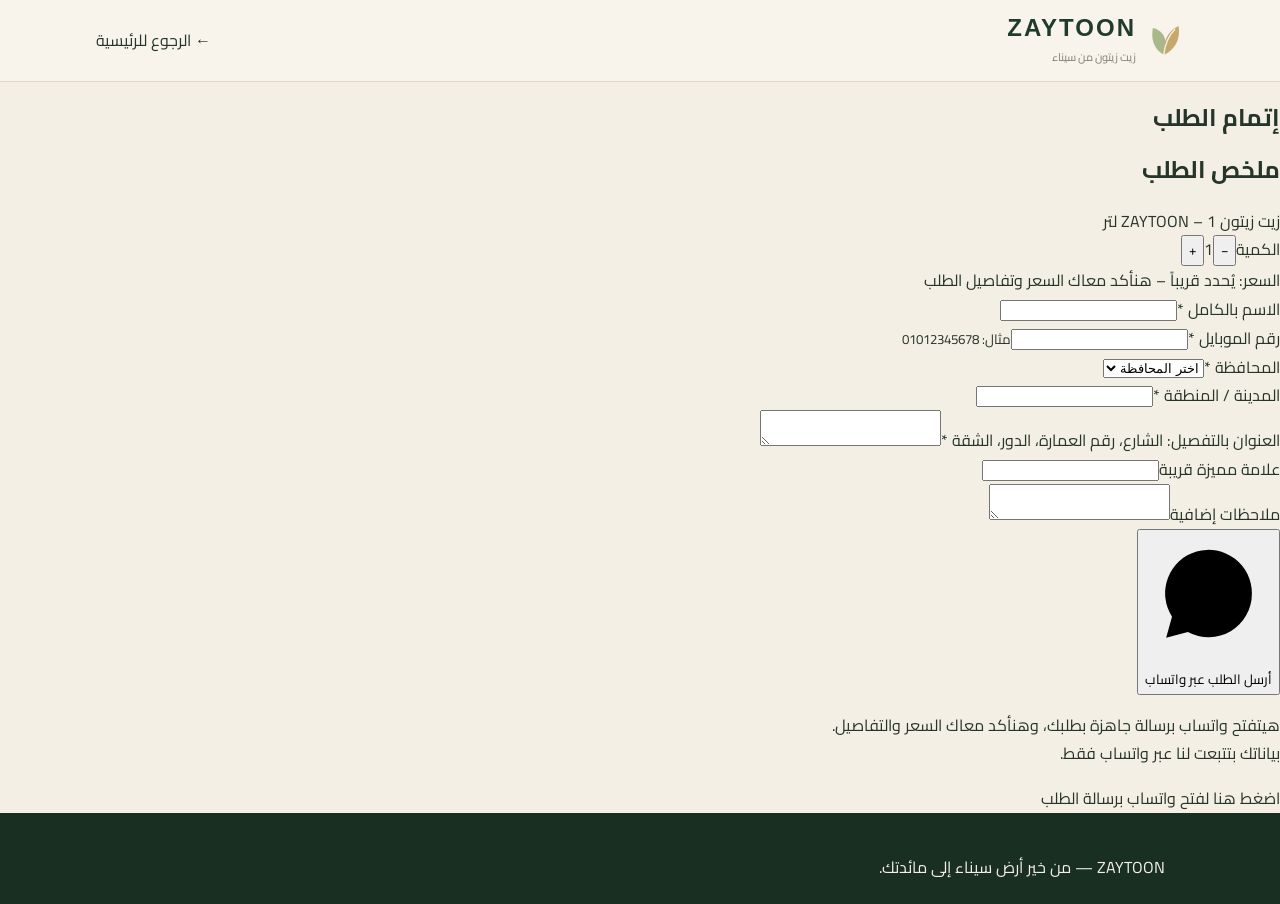
==== order.html @ 1eafd8e4 "Add order page and form script" ====
<!doctype html>
<html lang="ar" dir="rtl">
<head>
<meta charset="utf-8"><meta name="viewport" content="width=device-width,initial-scale=1">
<meta name="theme-color" content="#203b2c">
<title>إتمام الطلب | ZAYTOON</title>
<meta name="description" content="أرسل طلب زيت زيتون ZAYTOON عبر واتساب.">
<link rel="preconnect" href="https://fonts.googleapis.com"><link rel="preconnect" href="https://fonts.gstatic.com" crossorigin>
<link href="https://fonts.googleapis.com/css2?family=Cairo:wght@400;500;600;700;800&display=swap" rel="stylesheet">
<link rel="icon" type="image/svg+xml" href="favicon.svg"><link rel="stylesheet" href="style.css">
</head>
<body class="order-page">
<header class="header order-header">
<a class="logo" href="index.html" aria-label="ZAYTOON"><svg viewBox="0 0 44 44" aria-hidden="true"><path d="M21 38C8 31 7 17 9 8c12 3 18 14 12 30Z" fill="#a9b88a"/><path d="M22 38C19 21 29 9 38 6c2 15-4 26-16 32Z" fill="#c5a86c"/><path d="M21 39Q23 20 34 9" stroke="#f4f0e6" stroke-width="1.6" fill="none"/></svg><span>ZAYTOON<small>زيت زيتون من سيناء</small></span></a>
<a class="order-back" href="index.html">← الرجوع للرئيسية</a></header>
<main class="order-wrap">
<section class="order-card">
<h1>إتمام الطلب</h1>
<div class="order-summary">
<h2>ملخص الطلب</h2><div class="order-product">زيت زيتون ZAYTOON – 1 لتر</div>
<div class="qty-row"><span>الكمية</span><button type="button" id="minus" aria-label="تقليل الكمية">−</button><output id="qty" aria-live="polite">1</output><button type="button" id="plus" aria-label="زيادة الكمية">+</button></div>
<div class="order-price">السعر: يُحدد قريباً – هنأكد معاك السعر وتفاصيل الطلب</div>
</div>
<form class="order-form" id="orderForm" novalidate>
<div class="field"><label for="name">الاسم بالكامل <span aria-hidden="true">*</span></label><input id="name" name="name" autocomplete="name" required><small class="field-error" id="nameError"></small></div>
<div class="field"><label for="phone">رقم الموبايل <span aria-hidden="true">*</span></label><input id="phone" name="phone" type="tel" inputmode="numeric" dir="ltr" pattern="^01[0125][0-9]{8}$" autocomplete="tel" required><small class="field-hint">مثال: 01012345678</small><small class="field-error" id="phoneError"></small></div>
<div class="field"><label for="governorate">المحافظة <span aria-hidden="true">*</span></label><select id="governorate" name="governorate" required><option value="">اختر المحافظة</option><option value="القاهرة">القاهرة</option><option value="الجيزة">الجيزة</option><option value="الإسكندرية">الإسكندرية</option><option value="الدقهلية">الدقهلية</option><option value="البحر الأحمر">البحر الأحمر</option><option value="البحيرة">البحيرة</option><option value="الفيوم">الفيوم</option><option value="الغربية">الغربية</option><option value="الإسماعيلية">الإسماعيلية</option><option value="المنوفية">المنوفية</option><option value="المنيا">المنيا</option><option value="القليوبية">القليوبية</option><option value="الوادي الجديد">الوادي الجديد</option><option value="السويس">السويس</option><option value="أسوان">أسوان</option><option value="أسيوط">أسيوط</option><option value="بني سويف">بني سويف</option><option value="بورسعيد">بورسعيد</option><option value="دمياط">دمياط</option><option value="الشرقية">الشرقية</option><option value="جنوب سيناء">جنوب سيناء</option><option value="كفر الشيخ">كفر الشيخ</option><option value="مطروح">مطروح</option><option value="الأقصر">الأقصر</option><option value="قنا">قنا</option><option value="شمال سيناء">شمال سيناء</option><option value="سوهاج">سوهاج</option></select><small class="field-error" id="governorateError"></small></div>
<div class="field"><label for="city">المدينة / المنطقة <span aria-hidden="true">*</span></label><input id="city" name="city" autocomplete="address-level2" required><small class="field-error" id="cityError"></small></div>
<div class="field"><label for="address">العنوان بالتفصيل: الشارع، رقم العمارة، الدور، الشقة <span aria-hidden="true">*</span></label><textarea id="address" name="address" autocomplete="street-address" required></textarea><small class="field-error" id="addressError"></small></div>
<div class="field"><label for="landmark">علامة مميزة قريبة</label><input id="landmark" name="landmark"></div>
<div class="field"><label for="notes">ملاحظات إضافية</label><textarea id="notes" name="notes"></textarea></div>
<button class="order-submit" type="submit"><svg viewBox="0 0 24 24" aria-hidden="true"><path d="M20.2 11.7a8.2 8.2 0 0 1-12.1 7.2L4 20l1.1-4a8.2 8.2 0 1 1 15.1-4.3Z"/><path d="M9 8.4c.2-.4.4-.4.7-.4h.5c.2 0 .3.1.4.4l.7 1.6c.1.2.1.4-.1.6l-.5.6c-.2.2-.2.3 0 .6.5.8 1.2 1.4 2 1.8"/></svg>أرسل الطلب عبر واتساب</button>
<p class="order-note">هيتفتح واتساب برسالة جاهزة بطلبك، وهنأكد معاك السعر والتفاصيل.<br>بياناتك بتتبعت لنا عبر واتساب فقط.</p>
<a id="fallbackLink" class="order-fallback" href="#" target="_self">اضغط هنا لفتح واتساب برسالة الطلب</a>
</form>
</section>
</main>
<footer class="order-footer">ZAYTOON — من خير أرض سيناء إلى مائدتك.</footer>
<script src="order.js"></script>
</body></html>
---- style.css ----
*{box-sizing:border-box}html{scroll-behavior:smooth;scroll-padding-top:90px}body{margin:0;background:#fbfaf6;color:#26352a;font-family:"Cairo",sans-serif;line-height:1.8;overflow-x:hidden}a{text-decoration:none;color:inherit}.topline{height:32px;background:#203b2c;color:#f4f0e6;text-align:center;font-size:10px;display:flex;justify-content:center;align-items:center;gap:12px}.topline span{color:#c8ae75}.header{height:82px;padding:0 7.5%;display:flex;align-items:center;justify-content:space-between;background:rgba(251,250,246,.96);position:sticky;top:0;z-index:10;border-bottom:1px solid #eae6dc;backdrop-filter:blur(12px)}.logo{display:flex;align-items:center;gap:9px;font:700 24px "DM Sans",sans-serif;letter-spacing:2px;color:#203b2c}.logo svg{width:39px}.logo small,.footer-logo small{display:block;font:500 9px "Cairo";letter-spacing:0;color:#858779;margin-top:5px}.header nav{display:flex;gap:30px;font-size:12px;color:#586354}.header nav a:hover{color:#a58a53}.nav-cta{background:#203b2c;color:#fff;padding:11px 21px;font-size:11px;border-radius:2px}.nav-cta b{padding-right:12px;color:#d2bd8a}.hamb{display:none}
.hero{position:relative;min-height:650px;background:#f0eee4;padding:65px 9% 75px;display:grid;grid-template-columns:.95fr 1.05fr;gap:7%;align-items:center;overflow:hidden}.hero-bgword{position:absolute;bottom:-60px;inset-inline-start:2%;font:700 180px "DM Sans";letter-spacing:-10px;color:rgba(32,59,44,.035);pointer-events:none}.hero-copy{position:relative;z-index:2}.eyebrow{font-size:10px;letter-spacing:1.7px;color:#a18854;font-weight:700;margin:0 0 15px}.eyebrow i{display:inline-block;width:23px;height:1px;background:#a18854;vertical-align:middle;margin-left:8px}.hero h1{font-size:clamp(43px,5vw,68px);font-weight:800;line-height:1.35;letter-spacing:0;color:#203b2c;margin:0}.hero h1 em,h2 em,h3 em{font-style:normal;color:#a58a53}.lead{max-width:440px;color:#73786d;font-size:13px;line-height:2.3;margin:20px 0 28px}.actions{display:flex;align-items:center;gap:25px}.button{display:inline-flex;justify-content:center;align-items:center;gap:25px;padding:14px 23px;font-size:11px;font-weight:700;transition:.2s;border-radius:2px}.primary{background:#203b2c;color:white}.primary:hover{background:#38563e;transform:translateY(-2px)}.underlink{font-size:11px;border-bottom:1px solid #c8b789;padding-bottom:6px}.underlink span{padding-right:8px}.hero-proof{display:flex;align-items:center;gap:12px;margin-top:48px}.leaf{width:38px;height:38px;border:1px solid #c8b789;border-radius:50%;display:grid;place-items:center;color:#a58a53}.hero-proof b,.hero-proof small{display:block}.hero-proof b{font-size:11px}.hero-proof small{font-size:9px;color:#818477}.hero-visual{height:480px;position:relative;background:#c9c8b7;overflow:hidden;box-shadow:0 22px 60px #293b2b18}.hero-visual img{width:100%;height:100%;object-fit:cover;object-position:center;filter:saturate(.75)}.visual-shade{position:absolute;inset:0;background:linear-gradient(0deg,rgba(24,44,29,.48),transparent 45%),linear-gradient(90deg,rgba(26,40,26,.08),transparent)}.round-seal{position:absolute;top:25px;inset-inline-start:25px;width:91px;height:91px;border:1px solid #f7f2e4;border-radius:50%;display:flex;flex-direction:column;align-items:center;justify-content:center;color:#fff;font-size:10px}.round-seal small{font-size:9px}.round-seal b{font-size:14px;color:#d9c58f}.visual-caption{position:absolute;bottom:18px;inset-inline:22px;display:flex;justify-content:space-between;color:#fff;font:9px "DM Sans";letter-spacing:1.4px}.hero-foot{position:absolute;bottom:22px;inset-inline:9%;display:flex;align-items:center;gap:13px;color:#828577;font-size:9px}.hero-foot i{height:1px;width:40px;background:#a58a53}.hero-foot .scroll{margin-right:auto}
.manifesto{text-align:center;padding:95px 7% 100px}.center{text-align:center}.manifesto h2,.section-head h2,.coming h2,.uses h2,.story h2,.contact h2{font-size:clamp(30px,4vw,46px);line-height:1.35;margin:0;color:#203b2c;font-weight:800}.manifesto>p:last-child{max-width:510px;margin:16px auto 0;color:#7b7e72;font-size:12px}.section{padding:95px 9%}.product-section{background:#eeece2}.section-head{display:flex;align-items:end;justify-content:space-between;margin-bottom:35px}.section-head h2{font-size:39px}.en-index,.coming-head span{font:10px "DM Sans";letter-spacing:1.8px;color:#9a988b}.product{display:grid;grid-template-columns:1.05fr .95fr;background:#fbfaf6}.product-image{height:470px;position:relative;background:#d3d1c4;overflow:hidden}.product-image img{width:100%;height:100%;object-fit:cover;filter:saturate(.75)}.image-kicker{position:absolute;top:22px;inset-inline-start:23px;color:#fff;font:10px "DM Sans";letter-spacing:2px}.liter{position:absolute;bottom:22px;inset-inline-end:22px;width:75px;height:75px;border:1px solid #fff;border-radius:50%;display:flex;flex-direction:column;align-items:center;justify-content:center;color:white;font:26px "DM Sans"}.liter small{font:10px "Cairo"}.product-copy{padding:48px 9%;align-self:center}.product-copy h3{font-size:37px;line-height:1.35;margin:0 0 10px;color:#203b2c}.product-copy>p:not(.eyebrow){font-size:12px;color:#7b7e72;line-height:2.3;margin-bottom:25px}.detail,.price{display:flex;justify-content:space-between;border-bottom:1px solid #e8e4d9;padding:10px 0;font-size:11px}.detail span,.price span{color:#8b8d80}.price{border:0;align-items:center;margin:10px 0 18px}.price strong{font-size:18px;color:#a58a53}.wide{width:100%}.hint{display:block;text-align:center;font-size:9px;color:#98988c;margin-top:10px}
.features{background:#203b2c;color:#f5f1e7}.inverse h2{color:#f5f1e7}.inverse h2 em{color:#d2bd8a}.inverse .eyebrow{color:#d2bd8a}.feature-intro{font-size:11px;color:#c1c9b9;max-width:250px}.feature-grid{display:grid;grid-template-columns:repeat(3,1fr);gap:32px;margin-top:60px}.feature-grid article{border-top:1px solid #ffffff50;padding-top:16px}.feature-grid article>span{font:10px "DM Sans";color:#d2bd8a}.feature-icon{display:block;width:28px;height:28px;color:#d2bd8a;margin:17px 0}.feature-icon svg,.soon-grid svg,.hamb svg{width:100%;height:100%;fill:none;stroke:currentColor;stroke-width:1.7;stroke-linecap:round;stroke-linejoin:round}.feature-grid h3{font-size:16px;font-weight:600}.feature-grid p{font-size:11px;line-height:2.2;color:#c1c9b9;max-width:280px}.disclaimer{font-size:9px;color:#aeb9a8;margin-top:30px}
.story{display:grid;grid-template-columns:1fr 1fr;gap:9%;align-items:center}.story-photo{height:430px;position:relative;background:#d8d4c5}.story-photo img{width:100%;height:100%;object-fit:cover;filter:saturate(.8)}.story-photo span{position:absolute;bottom:18px;inset-inline-start:18px;background:#203b2c;color:white;padding:8px 13px;font:9px "DM Sans";letter-spacing:1.5px}.story-copy>p:not(.eyebrow){font-size:12px;line-height:2.4;color:#777c70;margin:18px 0 27px}.coming{background:#f0eee4;text-align:center}.coming-head{display:flex;justify-content:space-between}.coming h2{margin:8px 0}.coming>p{font-size:11px;color:#777c70;margin:12px 0 35px}.soon-grid{display:grid;grid-template-columns:repeat(3,1fr);gap:15px}.soon-grid article{background:#e5e2d5;min-height:150px;display:flex;flex-direction:column;align-items:center;justify-content:center;gap:8px}.soon-grid i{font-style:normal;width:28px;height:28px;color:#78845b}.soon-grid b{font-size:12px}.soon-grid small{font:9px "DM Sans";letter-spacing:1.5px;color:#a18854}.uses{text-align:center}.uses h2{font-size:36px}.uses-grid{display:grid;grid-template-columns:repeat(3,1fr);gap:15px;margin-top:35px}.uses-grid div{border:1px solid #e7e3d8;padding:24px;display:flex;flex-direction:column;gap:10px}.uses-grid small{font:10px "DM Sans";color:#a18854}.uses-grid b{font-size:12px;font-weight:600}
.contact{background:#203b2c;color:#f5f1e7;display:grid;grid-template-columns:1fr 1fr;gap:10%;align-items:center}.contact h2{color:#f5f1e7}.contact h2 em{color:#d2bd8a}.contact .eyebrow{color:#d2bd8a}.contact>div:first-child>p:last-child{font-size:11px;color:#c1c9b9}.contact-card{border:1px solid #ffffff50;padding:32px;display:flex;flex-direction:column;align-items:flex-start;gap:16px}.contact-card small{font:9px "DM Sans";letter-spacing:2px;color:#d2bd8a}.contact-card strong{font:30px "DM Sans";letter-spacing:1px}.light-button{background:#f4f0e6;color:#203b2c}.contact-card>span{font-size:9px;color:#c1c9b9}
footer{background:#192f22;color:#f4f0e6;padding:40px 9% 22px;display:grid;grid-template-columns:1fr 1fr 1fr;align-items:center;gap:15px}.footer-logo{font:700 23px "DM Sans";letter-spacing:2px}.footer-logo small{color:#bfc6b5}footer>p{text-align:center;font-size:11px;color:#c1c9b9}footer>div{display:flex;justify-content:flex-end;gap:20px;font-size:10px}footer .copy{grid-column:1/-1;text-align:center;border-top:1px solid #ffffff20;padding-top:18px;color:#9ba897;font-size:9px;margin-top:18px}.whatsapp-float{position:fixed;bottom:20px;inset-inline-end:20px;width:56px;height:56px;min-height:56px;border-radius:50%;background:#25D366;color:white;display:grid;place-items:center;z-index:9;box-shadow:0 7px 25px #0003}.whatsapp-float svg{width:29px;height:29px;fill:none;stroke:currentColor;stroke-width:1.7;stroke-linecap:round;stroke-linejoin:round}.ltr-isolate{direction:ltr;unicode-bidi:isolate}
@media(max-width:800px){.header{height:70px;padding:0 5%}.hamb{display:block;border:0;background:none;color:#203b2c;font-size:23px;order:3}.header nav{display:none;position:absolute;top:70px;inset-inline:0;background:#fbfaf6;padding:18px 7%;flex-direction:column;gap:14px;border-bottom:1px solid #e8e4d9}.header nav.open{display:flex}.nav-cta{margin-inline-start:auto;margin-inline-end:14px;padding:9px 13px}.logo{font-size:20px}.logo svg{width:32px}.hero{grid-template-columns:1fr;padding:42px 7% 72px;gap:30px}.hero-visual{height:370px;grid-row:1}.hero h1{font-size:48px}.hero-copy{grid-row:2}.hero-bgword{font-size:100px}.section{padding:70px 7%}.product{grid-template-columns:1fr}.product-image{height:360px}.product-copy{padding:38px 8%}.story{grid-template-columns:1fr;gap:30px}.story-photo{height:330px}.contact{grid-template-columns:1fr;gap:30px}.feature-intro{max-width:190px}footer{padding:35px 7%;grid-template-columns:1fr 1fr}footer>p{display:none}footer>div{grid-column:2;grid-row:1}}
@media(max-width:480px){.topline{font-size:9px}.hero{padding-top:28px}.hero-visual{height:310px}.hero h1{font-size:41px;letter-spacing:-1px}.lead{font-size:12px}.actions{gap:15px}.button{padding:13px 16px;font-size:10px}.section{padding:60px 6%}.manifesto h2,.coming h2{font-size:30px}.section-head h2{font-size:31px}.en-index{font-size:8px}.product-image{height:300px}.product-copy h3{font-size:32px}.feature-grid{grid-template-columns:1fr;gap:20px;margin-top:38px}.feature-grid article{display:grid;grid-template-columns:30px 35px 1fr;align-items:center;column-gap:10px}.feature-grid article>span{grid-row:1/3}.feature-icon{margin:8px 0}.feature-grid h3{margin:0}.feature-grid p{grid-column:2/4;margin:0}.feature-intro{display:none}.soon-grid,.uses-grid{grid-template-columns:1fr}.soon-grid article{min-height:120px}.story-photo{height:280px}.contact-card{padding:24px}.contact-card strong{font-size:26px}footer{grid-template-columns:1fr;text-align:center}footer>div{grid-column:1;grid-row:auto;justify-content:center}footer .copy{grid-column:1}}

/* Accessibility and touch target refinements */
a,button{ -webkit-tap-highlight-color:transparent }
.header nav a,.nav-cta,.button,.underlink,footer>div a,.hamb{min-height:44px}
.header nav a,.underlink,footer>div a{display:inline-flex;align-items:center}
.hamb{width:44px;height:44px;align-items:center;justify-content:center}
.hamb svg{width:23px;height:23px;fill:none;stroke:currentColor;stroke-width:1.8;stroke-linecap:round}
.contact-card strong bdi{unicode-bidi:isolate}
@media(max-width:480px){
  .coming{padding-top:42px;padding-bottom:42px}
  .soon-grid article{min-height:96px}
  .whatsapp-float{bottom:calc(16px + env(safe-area-inset-bottom));inset-inline-end:16px}
  .product-copy .wide{width:100%;min-height:48px}
  body{max-width:100%;overflow-x:hidden}
}

.leaf svg,.round-seal b svg{width:17px;height:17px;fill:none;stroke:currentColor;stroke-width:1.7;stroke-linecap:round;stroke-linejoin:round}.round-seal b{display:grid;place-items:center}


/* Language and appearance controls */
.header-tools{display:flex;align-items:center;gap:8px;margin-inline-start:auto;margin-inline-end:16px}
.utility-btn{min-width:42px;height:42px;padding:0 10px;border:1px solid #d9d5c9;border-radius:3px;background:transparent;color:#203b2c;font:700 12px "DM Sans",sans-serif;cursor:pointer}
.utility-btn:hover{background:#eeece2}
.header-tools .theme-toggle{font-size:19px}
@media(max-width:800px){.header-tools{margin-inline-start:auto;margin-inline-end:8px;gap:5px}.utility-btn{min-width:40px;height:40px}.nav-cta{margin-inline-start:0;margin-inline-end:8px;padding:9px 11px}}
@media(max-width:480px){.header{padding:0 4%}.logo{gap:5px}.logo svg{width:28px}.logo small{font-size:8px}.utility-btn{min-width:36px;height:38px;padding:0 7px}.header-tools{margin-inline-end:5px}.nav-cta{font-size:9px;padding:8px 9px}}
/* Dark mode: calm, low-glare olive palette */
body.dark-mode{background:#151b17;color:#e7e8df}
body.dark-mode .topline{background:#101612;color:#d9ddcf}
body.dark-mode .header{background:rgba(23,31,25,.97);border-color:#303a31}
body.dark-mode .logo,body.dark-mode .hamb{color:#e4e8dc}
body.dark-mode .logo small,body.dark-mode .footer-logo small{color:#aab3a4}
body.dark-mode .header nav{color:#d0d6ca}
body.dark-mode .header nav a:hover{color:#d2bd8a}
body.dark-mode .utility-btn{color:#e7e8df;border-color:#536052}
body.dark-mode .utility-btn:hover{background:#29362c}
body.dark-mode .nav-cta,body.dark-mode .primary{background:#a9b88a;color:#172119}
body.dark-mode .hero,body.dark-mode .coming{background:#202a22}
body.dark-mode .hero h1,body.dark-mode .manifesto h2,body.dark-mode .section-head h2,body.dark-mode .coming h2,body.dark-mode .uses h2,body.dark-mode .story h2,body.dark-mode .product-copy h3{color:#e8ebdf}
body.dark-mode .lead,body.dark-mode .manifesto>p:last-child,body.dark-mode .product-copy>p:not(.eyebrow),body.dark-mode .story-copy>p:not(.eyebrow),body.dark-mode .coming>p{color:#b7c0b2}
body.dark-mode .product-section{background:#1b241d}
body.dark-mode .product{background:#202a22}
body.dark-mode .detail,body.dark-mode .price{border-color:#394439}
body.dark-mode .detail span,body.dark-mode .price span,body.dark-mode .hint{color:#b5bdaf}
body.dark-mode .price strong{color:#d2bd8a}
body.dark-mode .features,body.dark-mode .contact{background:#101a13}
body.dark-mode .story{background:#151b17}
body.dark-mode .soon-grid article{background:#29352b;color:#e7e8df}
body.dark-mode .uses-grid div{border-color:#394439}
body.dark-mode .uses-grid b,body.dark-mode .soon-grid b{color:#e7e8df}
body.dark-mode footer{background:#0d140f}
body.dark-mode .underlink{border-color:#9c895d}
body.dark-mode .header nav{background:#172019}
body.dark-mode .hamb svg{stroke:currentColor}
body.dark-mode .hero-bgword{color:rgba(220,230,210,.035)}
body.dark-mode .feature-grid p,body.dark-mode .feature-intro{color:#b7c2b4}
body.dark-mode .contact-card{border-color:#536052}
body.dark-mode .light-button{background:#e7e8df;color:#172119}


/* Desktop readability refinement: enlarge supporting text only; preserve display headings. */
@media (min-width: 761px) {
  .topline { font-size: 12px; }
  .logo small, .footer-logo small { font-size: 11px; }
  .header nav { font-size: 14px; }
  .nav-cta { font-size: 13px; }
  .eyebrow { font-size: 12px; }
  .lead { font-size: 15px; }
  .button, .underlink { font-size: 13px; }
  .hero-proof b { font-size: 13px; }
  .hero-proof small { font-size: 12px; }
  .hero-foot { font-size: 12px; }
  .round-seal { font-size: 12px; }
  .round-seal small { font-size: 11px; }
  .visual-caption { font-size: 11px; }
  .manifesto > p:last-child { font-size: 14px; }
  .en-index, .coming-head span { font-size: 12px; }
  .image-kicker { font-size: 11px; }
  .liter small { font-size: 12px; }
  .detail span, .hint { font-size: 12px; }
  .price span { font-size: 13px; }
  .product-copy > p:not(.eyebrow), .feature-intro,
  .feature-grid article p, .story p, .contact p { font-size: 15px; }
  .footer, .footer a, .footer p { font-size: 13px; }
  .utility-btn { font-size: 14px; }
}


/* ZAYTOON warm ivory palette: softer than pure white, with comfortable contrast. */
:root {
  color-scheme: light;
  --zaytoon-warm-bg: #f4efe4;
  --zaytoon-warm-surface: #f8f4eb;
  --zaytoon-warm-panel: #eee7d8;
  --zaytoon-warm-border: #e2d9c8;
}
html { background: var(--zaytoon-warm-bg); }
body { background: var(--zaytoon-warm-bg); }
.header { background: rgba(248,244,235,.97); border-bottom-color: var(--zaytoon-warm-border); }
.hero, .coming { background: #eee8da; }
.manifesto, .story, .uses { background: var(--zaytoon-warm-bg); }
.product-section { background: #eae3d5; }
.product { background: var(--zaytoon-warm-surface); }
.product-image { background: #d7cdbb; }
.soon-grid article { background: #e9e1d2; }
.uses-grid div { border-color: var(--zaytoon-warm-border); }
.detail, .price { border-color: var(--zaytoon-warm-border); }
.header nav { background: rgba(248,244,235,.98); }

/* Keep the night palette softly warm too, never pure black or stark white. */
body.dark-mode {
  background: #191d18;
  color: #e8e2d5;
}
body.dark-mode .header { background: rgba(29,34,27,.97); }
body.dark-mode .hero, body.dark-mode .coming { background: #252b22; }
body.dark-mode .manifesto, body.dark-mode .story, body.dark-mode .uses { background: #191d18; }
body.dark-mode .product-section { background: #20261f; }
body.dark-mode .product { background: #252b22; }
body.dark-mode .soon-grid article { background: #30372b; }
body.dark-mode .uses-grid div,
body.dark-mode .detail, body.dark-mode .price { border-color: #414638; }
body.dark-mode .header nav { background: #1d241d; }


/* ZAYTOON editorial refinements */
:root{
  --space-1:8px; --space-2:16px; --space-3:24px; --space-4:48px; --space-5:80px;
  --brand-green:#203b2c; --brand-cream:#f4efe4; --brand-gold:#a58a53;
  --image-fallback:#e9e4d3;
}
body{background:var(--brand-cream);line-height:1.8}
.hero,.product-image,.hero-visual,.story-photo,.inspiration-grid figure{background:var(--image-fallback)}
.hero-visual img,.product-image img,.inspiration-grid img{width:100%;height:100%;object-fit:cover;border-radius:16px}
.hero-visual,.product-image,.story-photo,.inspiration-grid figure{border-radius:16px;overflow:hidden}
.product{border-radius:16px;overflow:hidden;box-shadow:0 14px 40px rgba(32,59,44,.09);padding:0}
.product-copy{padding:40px}
.product-copy h3{font-size:clamp(24px,3vw,32px);line-height:1.35;margin:0 0 12px}
.product-pill{display:inline-flex;align-items:center;min-height:28px;padding:2px 12px;border-radius:999px;background:#e8e0cd;color:#45533b;font-size:12px;margin-bottom:16px}
.price{border-top:1px solid #e2d9c8;margin-top:18px;padding-top:18px}
.price strong{font-size:17px}
.product-copy .wide{width:100%;min-height:48px;border-radius:8px}
.hint{font-size:12px;line-height:1.8}
.topline span{display:inline-flex;width:14px;height:14px}
.topline svg{width:100%;height:100%;fill:none;stroke:#c8ae75;stroke-width:1.5;stroke-linecap:round}
.utility-btn{width:44px;height:44px;display:grid;place-items:center}
.utility-btn svg{width:19px;height:19px;fill:none;stroke:currentColor;stroke-width:1.7;stroke-linecap:round;stroke-linejoin:round}
.header-tools{display:flex;align-items:center;gap:8px}
.story-emblem{display:grid;place-items:center;background:#e9e4d3}
.story-emblem svg{width:180px;height:180px}
.story-emblem span{position:absolute;bottom:18px;inset-inline-start:18px;background:#203b2c;color:white;padding:8px 13px;font:9px "Cairo";letter-spacing:1px}
.inspiration-grid{display:grid;grid-template-columns:repeat(3,minmax(0,1fr));gap:16px;margin-top:32px}
.inspiration-grid figure{margin:0;position:relative;aspect-ratio:3/2}
.inspiration-grid img{display:block}
.inspiration-grid figcaption{position:absolute;inset-inline-start:12px;bottom:12px;background:rgba(32,59,44,.9);color:#fff;border-radius:6px;padding:6px 12px;font-size:13px}
.order-steps{display:flex;align-items:center;justify-content:center;gap:24px;background:#eee8da;padding-block:40px}
.order-steps div{display:flex;align-items:center;gap:10px;font-size:15px}
.order-steps div span{color:#a58a53;font-weight:800}
.order-steps>i{width:24px;height:24px;color:#a58a53}
.order-steps svg{width:100%;height:100%;fill:none;stroke:currentColor;stroke-width:1.7;stroke-linecap:round;stroke-linejoin:round}
.whatsapp-float{inset-inline-start:20px;inset-inline-end:auto;bottom:calc(16px + env(safe-area-inset-bottom));width:56px;height:56px;border-radius:50%;background:#25D366}
.whatsapp-float svg{width:28px;height:28px}
html[dir="rtl"] .ltr-isolate, bdi[dir="ltr"]{direction:ltr;unicode-bidi:isolate}
body,button,a{font-family:"Cairo",sans-serif}
h1,h2,h3{line-height:1.35;letter-spacing:0}
@media(max-width:800px){
 .product-copy{padding:28px 7%}
 .inspiration-grid{gap:10px}
 .order-steps{gap:12px;padding-block:28px}
 .order-steps div{font-size:13px}
}
@media(max-width:480px){
 .inspiration-grid{grid-template-columns:1fr;gap:12px}
 .inspiration-grid figure{aspect-ratio:16/9}
 .order-steps{align-items:flex-start;flex-direction:column;gap:10px;padding:30px 7%}
 .order-steps>i{transform:rotate(90deg);margin-inline-start:8px}
 .product-copy h3{font-size:25px}
 .product-pill{margin-bottom:12px}
 .whatsapp-float{inset-inline-start:16px;inset-inline-end:auto;bottom:calc(16px + env(safe-area-inset-bottom))}
}
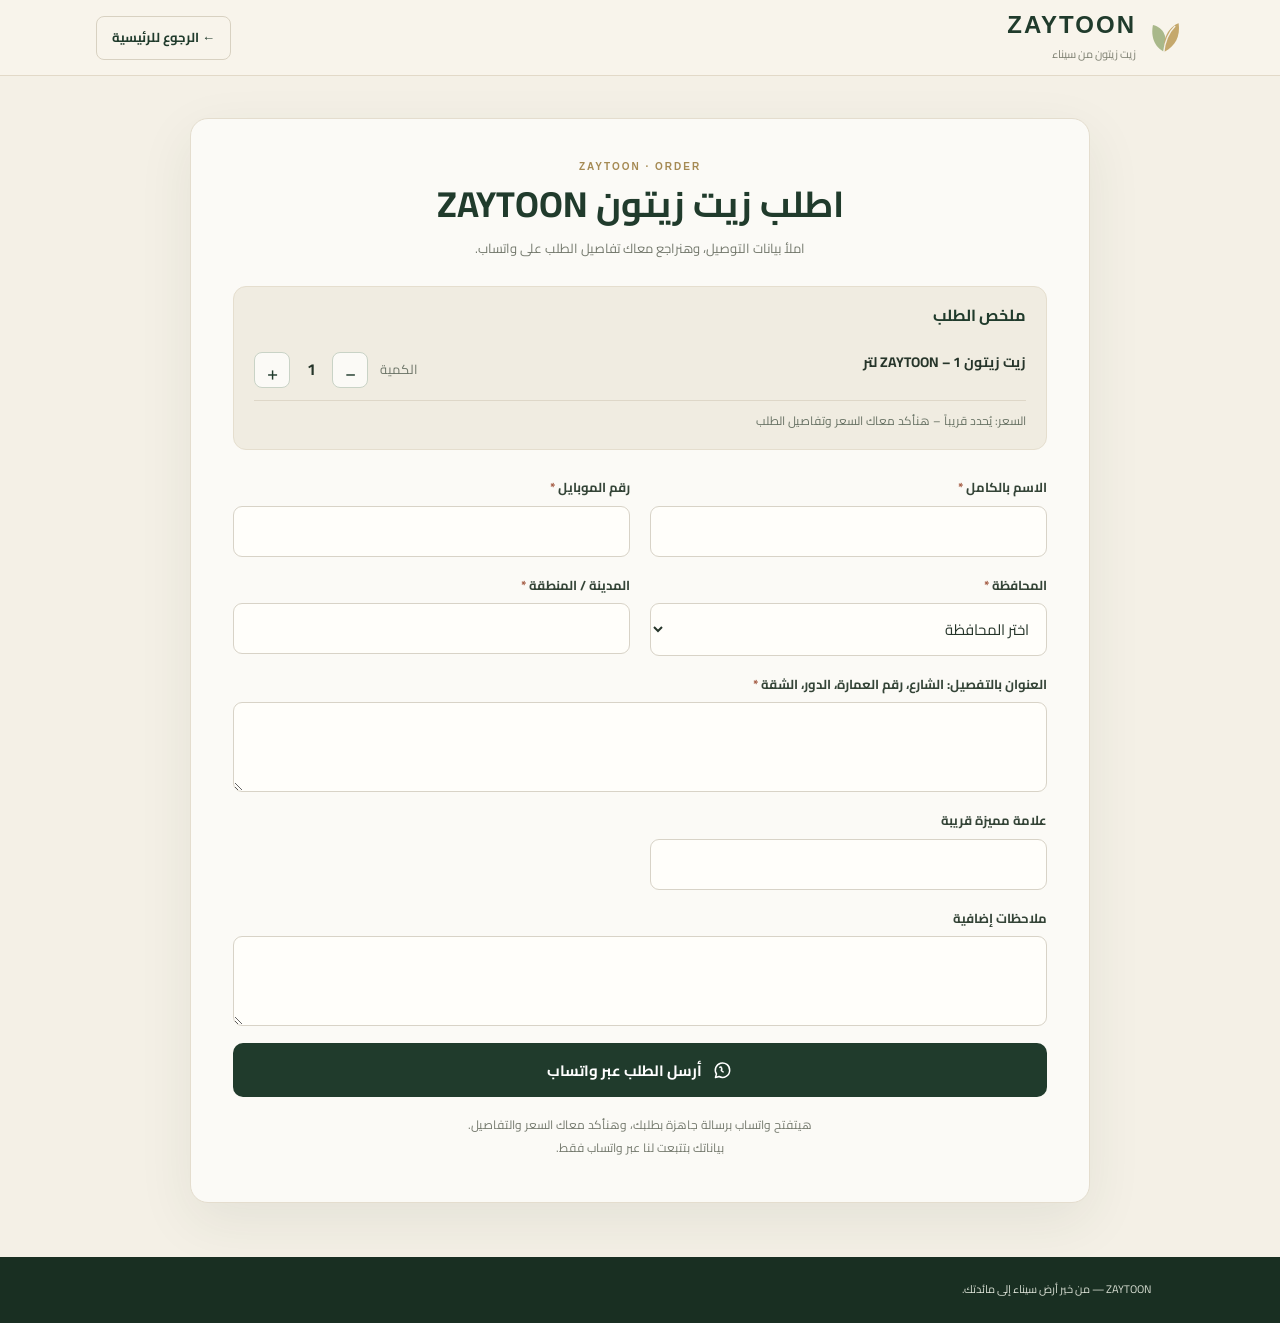
==== commit a5a7501e: "Final ZAYTOON order page fixes" ====
--- a/order.html
+++ b/order.html
@@ -15,7 +15,7 @@
 <a class="order-back" href="index.html">← الرجوع للرئيسية</a></header>
 <main class="order-wrap">
 <section class="order-card">
-<h1>إتمام الطلب</h1>
+<div class="order-heading"><p class="order-eyebrow">ZAYTOON · ORDER</p><h1>اطلب زيت زيتون ZAYTOON</h1><p>املأ بيانات التوصيل، وهنراجع معاك تفاصيل الطلب على واتساب.</p></div>
 <div class="order-summary">
 <h2>ملخص الطلب</h2><div class="order-product">زيت زيتون ZAYTOON – 1 لتر</div>
 <div class="qty-row"><span>الكمية</span><button type="button" id="minus" aria-label="تقليل الكمية">−</button><output id="qty" aria-live="polite">1</output><button type="button" id="plus" aria-label="زيادة الكمية">+</button></div>
@@ -23,7 +23,7 @@
 </div>
 <form class="order-form" id="orderForm" novalidate>
 <div class="field"><label for="name">الاسم بالكامل <span aria-hidden="true">*</span></label><input id="name" name="name" autocomplete="name" required><small class="field-error" id="nameError"></small></div>
-<div class="field"><label for="phone">رقم الموبايل <span aria-hidden="true">*</span></label><input id="phone" name="phone" type="tel" inputmode="numeric" dir="ltr" pattern="^01[0125][0-9]{8}$" autocomplete="tel" required><small class="field-hint">مثال: 01012345678</small><small class="field-error" id="phoneError"></small></div>
+<div class="field"><label for="phone">رقم الموبايل <span aria-hidden="true">*</span></label><input id="phone" name="phone" type="tel" inputmode="numeric" dir="ltr" pattern="^01[0125][0-9]{8}$" autocomplete="tel" placeholder="" required><small class="field-error" id="phoneError"></small></div>
 <div class="field"><label for="governorate">المحافظة <span aria-hidden="true">*</span></label><select id="governorate" name="governorate" required><option value="">اختر المحافظة</option><option value="القاهرة">القاهرة</option><option value="الجيزة">الجيزة</option><option value="الإسكندرية">الإسكندرية</option><option value="الدقهلية">الدقهلية</option><option value="البحر الأحمر">البحر الأحمر</option><option value="البحيرة">البحيرة</option><option value="الفيوم">الفيوم</option><option value="الغربية">الغربية</option><option value="الإسماعيلية">الإسماعيلية</option><option value="المنوفية">المنوفية</option><option value="المنيا">المنيا</option><option value="القليوبية">القليوبية</option><option value="الوادي الجديد">الوادي الجديد</option><option value="السويس">السويس</option><option value="أسوان">أسوان</option><option value="أسيوط">أسيوط</option><option value="بني سويف">بني سويف</option><option value="بورسعيد">بورسعيد</option><option value="دمياط">دمياط</option><option value="الشرقية">الشرقية</option><option value="جنوب سيناء">جنوب سيناء</option><option value="كفر الشيخ">كفر الشيخ</option><option value="مطروح">مطروح</option><option value="الأقصر">الأقصر</option><option value="قنا">قنا</option><option value="شمال سيناء">شمال سيناء</option><option value="سوهاج">سوهاج</option></select><small class="field-error" id="governorateError"></small></div>
 <div class="field"><label for="city">المدينة / المنطقة <span aria-hidden="true">*</span></label><input id="city" name="city" autocomplete="address-level2" required><small class="field-error" id="cityError"></small></div>
 <div class="field"><label for="address">العنوان بالتفصيل: الشارع، رقم العمارة، الدور، الشقة <span aria-hidden="true">*</span></label><textarea id="address" name="address" autocomplete="street-address" required></textarea><small class="field-error" id="addressError"></small></div>
--- a/style.css
+++ b/style.css
@@ -187,3 +187,100 @@
  .product-pill{margin-bottom:12px}
  .whatsapp-float{inset-inline-start:16px;inset-inline-end:auto;bottom:calc(16px + env(safe-area-inset-bottom))}
 }
+
+/* Interactive green icon system */
+.feature-icon,.green-icon{width:56px;height:56px;border-radius:50%;display:inline-flex;align-items:center;justify-content:center;background:#e8f3ec;color:#2f7d4f;transition:transform 200ms ease,background-color 200ms ease,box-shadow 200ms ease}
+.feature-icon{margin:17px 0}
+.feature-icon svg,.green-icon svg{width:25px;height:25px;fill:none;stroke:currentColor;stroke-width:1.75;stroke-linecap:round;stroke-linejoin:round}
+.green-icon{flex:0 0 56px}
+.order-steps .green-icon{margin-inline:6px}
+.contact-symbol{margin-bottom:12px}
+.inspiration-grid figcaption{display:flex;align-items:center;gap:8px}
+.inspiration-grid figcaption .green-icon{width:36px;height:36px;flex-basis:36px}
+.inspiration-grid figcaption .green-icon svg{width:19px;height:19px}
+@media(hover:hover) and (pointer:fine){
+ .feature-grid article:hover .feature-icon,.green-icon:hover,.green-icon:focus-visible{transform:translateY(-3px)}
+ .feature-grid article:hover .feature-icon,.green-icon:hover{background:#d5ebdd;box-shadow:0 6px 14px rgba(31,95,58,.13);color:#1f5f3a}
+}
+.feature-grid article:active .feature-icon,.green-icon:active{transform:scale(.97)}
+.green-icon:focus-visible,.feature-icon:focus-visible{outline:2px solid #2f7d4f;outline-offset:3px}
+@media(prefers-reduced-motion:reduce){.feature-icon,.green-icon{transition:none}.feature-grid article:hover .feature-icon,.green-icon:hover,.green-icon:focus-visible,.feature-grid article:active .feature-icon,.green-icon:active{transform:none}}
+/* Order page */
+.order-page{min-height:100vh;background:#f4efe4}
+.order-top{max-width:560px;margin:0 auto;padding:18px 18px 0}
+.order-back{display:inline-flex;align-items:center;min-height:44px;color:#203b2c;font-weight:700;font-size:14px}
+.order-wrap{width:min(560px,calc(100% - 32px));margin:8px auto 56px}
+.order-card{background:#f8f4eb;border:1px solid #e2d9c8;border-radius:16px;padding:24px;box-shadow:0 14px 40px rgba(32,59,44,.09)}
+.order-card h1{font-size:26px;color:#203b2c;margin:0 0 18px}
+.order-summary{background:#eee8da;border-radius:12px;padding:16px;margin-bottom:22px}
+.order-summary h2{font-size:17px;margin:0 0 12px;color:#203b2c}
+.order-product{font-weight:700;font-size:15px}
+.order-price{font-size:13px;color:#465448;margin-top:8px}
+.qty-row{display:flex;align-items:center;gap:12px;margin-top:14px}
+.qty-row button{width:44px;height:44px;border:1px solid #c9d3c6;border-radius:9px;background:#fff;color:#203b2c;font-size:22px}
+.qty-row output{min-width:24px;text-align:center;font-weight:800}
+.order-form{display:grid;gap:14px}
+.field{display:grid;gap:5px}
+.field label{font-size:14px;font-weight:700;color:#26352a}
+.field input,.field select,.field textarea{width:100%;min-height:48px;padding:11px 12px;border:1px solid #c9c6b9;border-radius:9px;background:#fffdf8;color:#26352a;font:16px "Cairo",sans-serif;line-height:1.6}
+.field textarea{min-height:92px;resize:vertical}
+.field input:focus,.field select:focus,.field textarea:focus{outline:2px solid #2f7d4f;outline-offset:1px}
+.field [aria-invalid="true"]{border:2px solid #b42318}
+.field-error{min-height:0;color:#b42318;font-size:12px}
+.field-error:empty{display:none}
+.field-hint,.order-note{font-size:12px;color:#566254}
+.order-submit{width:100%;min-height:52px;border:0;border-radius:9px;background:#25D366;color:#123c24;font:700 16px "Cairo",sans-serif;display:flex;align-items:center;justify-content:center;gap:10px;cursor:pointer}
+.order-submit svg{width:22px;height:22px;fill:none;stroke:currentColor;stroke-width:1.75;stroke-linecap:round;stroke-linejoin:round}
+.order-note{text-align:center;line-height:1.9;margin:8px 0 0}
+.order-fallback{display:none;text-align:center;margin-top:12px;color:#1f5f3a;text-decoration:underline}
+.order-footer{text-align:center;padding:20px;color:#687264;font-size:12px}
+@media(max-width:600px){.order-card{padding:18px}.order-card h1{font-size:23px}.order-wrap{margin-top:8px}.order-form{gap:12px}}
+
+
+/* ZAYTOON order page refinement */
+.order-page{background:#f4f0e6;color:#26352a;min-height:100vh}
+.order-header{position:relative;top:auto;padding-inline:clamp(20px,7.5%,100px);height:76px}
+.order-header .order-back{display:inline-flex;align-items:center;gap:8px;padding:9px 15px;border:1px solid #d8d1c1;border-radius:8px;font-size:13px;color:#203b2c;transition:.2s}
+.order-header .order-back:hover{background:#eee8da}
+.order-wrap{width:min(900px,calc(100% - 36px));margin:42px auto 54px}
+.order-card{background:#fbfaf6;border:1px solid #e4ddce;border-radius:18px;padding:clamp(22px,4vw,42px);box-shadow:0 18px 55px rgba(32,59,44,.08)}
+.order-heading{text-align:center;margin-bottom:26px}
+.order-eyebrow{font:700 10px "DM Sans",sans-serif;letter-spacing:2px;color:#a58a53;margin:0 0 8px}
+.order-card h1{font-size:clamp(25px,3vw,36px);line-height:1.35;color:#203b2c;margin:0 0 8px}
+.order-heading>p:last-child{font-size:13px;color:#74796d;margin:0}
+.order-summary{display:grid;grid-template-columns:1fr auto;align-items:center;gap:8px 18px;background:#f0ece1;border:1px solid #e5dece;border-radius:13px;padding:18px 20px;margin-bottom:26px}
+.order-summary h2{grid-column:1/-1;font-size:16px;margin:0 0 3px}
+.order-product{font-size:14px}
+.qty-row{grid-column:2;grid-row:2;display:flex;align-items:center;gap:12px}
+.qty-row>span{font-size:13px;color:#6d7568}
+.qty-row button{width:36px;height:36px;border:1px solid #c9d3c6;border-radius:8px;background:#fbfaf6;color:#203b2c;font-size:20px;cursor:pointer}
+.qty-row output{min-width:18px;text-align:center;font-weight:700}
+.order-price{grid-column:1/-1;border-top:1px solid #ded7c8;padding-top:9px;margin-top:4px;font-size:12px;color:#687264}
+.order-form{display:grid;grid-template-columns:repeat(2,minmax(0,1fr));gap:17px 20px}
+.order-form .field{min-width:0;display:flex;flex-direction:column;gap:6px}
+.order-form .field:nth-of-type(5),.order-form .field:nth-of-type(7){grid-column:1/-1}
+.order-form .field label{font-size:13px;font-weight:700;color:#344437}
+.order-form .field label span{color:#a45b43}
+.order-form .field input,.order-form .field select,.order-form .field textarea{width:100%;min-height:48px;border:1px solid #d8d3c7;border-radius:9px;background:#fffefa;color:#26352a;padding:10px 13px;font:15px "Cairo",sans-serif;transition:border-color .2s,box-shadow .2s}
+.order-form .field textarea{min-height:90px;resize:vertical}
+.order-form .field input::placeholder{color:#a1a294;font-size:13px}
+.order-form .field input:focus,.order-form .field select:focus,.order-form .field textarea:focus{outline:0;border-color:#5b805e;box-shadow:0 0 0 3px rgba(47,125,79,.12)}
+.order-form .field [aria-invalid="true"]{border-color:#b42318}
+.field-error{color:#b42318;font-size:12px}
+.order-submit{grid-column:1/-1;min-height:54px;border:0;border-radius:10px;background:#203b2c;color:#fff;font:700 15px "Cairo",sans-serif;display:flex;align-items:center;justify-content:center;gap:10px;cursor:pointer;transition:background .2s,transform .2s}
+.order-submit:hover{background:#31563d;transform:translateY(-1px)}
+.order-submit svg{width:21px;height:21px;fill:none;stroke:currentColor;stroke-width:1.75;stroke-linecap:round;stroke-linejoin:round}
+.order-note{grid-column:1/-1;text-align:center;line-height:1.9;margin:0;color:#74796d;font-size:12px}
+.order-fallback{grid-column:1/-1;color:#31563d;text-align:center}
+.order-footer{background:#192f22;color:#d9dfd4;padding:23px;font-size:11px}
+@media(max-width:650px){
+ .order-header{height:68px;padding-inline:5%;}.order-header .logo{font-size:19px}
+ .order-wrap{width:calc(100% - 24px);margin:20px auto 32px}
+ .order-card{padding:20px 15px;border-radius:14px}
+ .order-form{grid-template-columns:1fr;gap:13px}
+ .order-form .field:nth-of-type(5),.order-form .field:nth-of-type(7){grid-column:auto}
+ .order-summary{padding:14px;grid-template-columns:1fr;gap:8px}
+ .qty-row{grid-column:1;grid-row:auto;justify-content:flex-start}
+ .order-price{grid-column:1}
+ .order-heading>p:last-child{font-size:12px}
+}
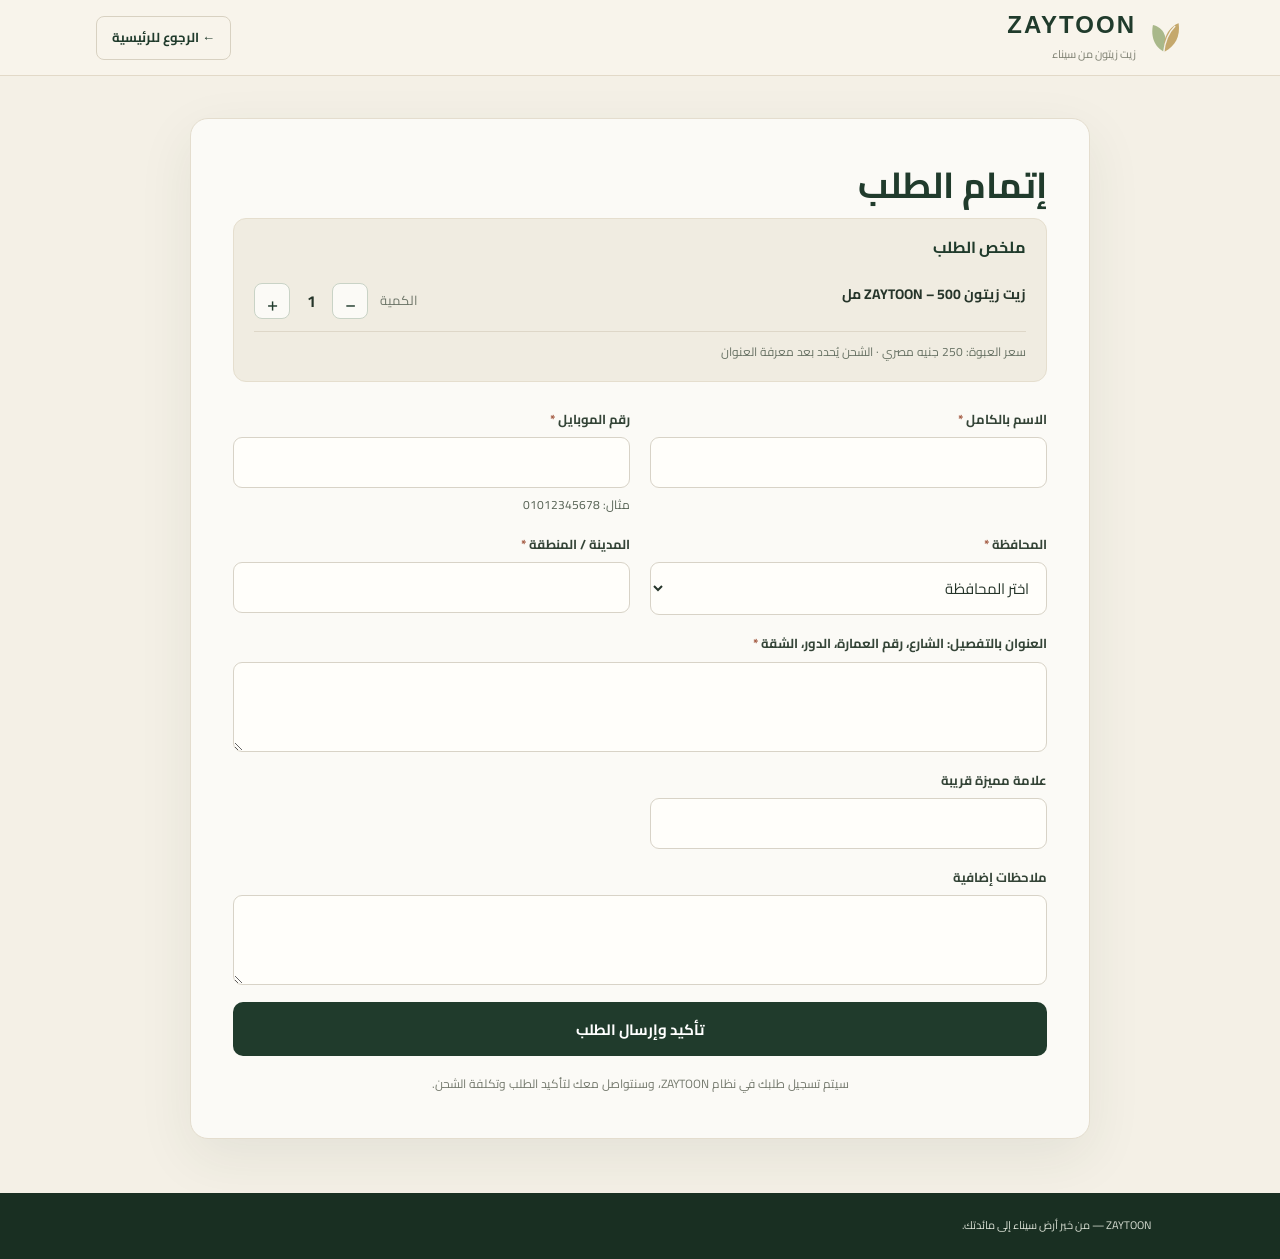
==== commit 2bcc467f: "Add files via upload" ====
--- a/order.html
+++ b/order.html
@@ -4,7 +4,7 @@
 <meta charset="utf-8"><meta name="viewport" content="width=device-width,initial-scale=1">
 <meta name="theme-color" content="#203b2c">
 <title>إتمام الطلب | ZAYTOON</title>
-<meta name="description" content="أرسل طلب زيت زيتون ZAYTOON عبر واتساب.">
+<meta name="description" content="اطلب زيت زيتون ZAYTOON أونلاين.">
 <link rel="preconnect" href="https://fonts.googleapis.com"><link rel="preconnect" href="https://fonts.gstatic.com" crossorigin>
 <link href="https://fonts.googleapis.com/css2?family=Cairo:wght@400;500;600;700;800&display=swap" rel="stylesheet">
 <link rel="icon" type="image/svg+xml" href="favicon.svg"><link rel="stylesheet" href="style.css">
@@ -15,23 +15,23 @@
 <a class="order-back" href="index.html">← الرجوع للرئيسية</a></header>
 <main class="order-wrap">
 <section class="order-card">
-<div class="order-heading"><p class="order-eyebrow">ZAYTOON · ORDER</p><h1>اطلب زيت زيتون ZAYTOON</h1><p>املأ بيانات التوصيل، وهنراجع معاك تفاصيل الطلب على واتساب.</p></div>
+<h1>إتمام الطلب</h1>
 <div class="order-summary">
-<h2>ملخص الطلب</h2><div class="order-product">زيت زيتون ZAYTOON – 1 لتر</div>
+<h2>ملخص الطلب</h2><div class="order-product">زيت زيتون ZAYTOON – 500 مل</div>
 <div class="qty-row"><span>الكمية</span><button type="button" id="minus" aria-label="تقليل الكمية">−</button><output id="qty" aria-live="polite">1</output><button type="button" id="plus" aria-label="زيادة الكمية">+</button></div>
-<div class="order-price">السعر: يُحدد قريباً – هنأكد معاك السعر وتفاصيل الطلب</div>
+<div class="order-price">سعر العبوة: 250 جنيه مصري · الشحن يُحدد بعد معرفة العنوان</div>
 </div>
 <form class="order-form" id="orderForm" novalidate>
 <div class="field"><label for="name">الاسم بالكامل <span aria-hidden="true">*</span></label><input id="name" name="name" autocomplete="name" required><small class="field-error" id="nameError"></small></div>
-<div class="field"><label for="phone">رقم الموبايل <span aria-hidden="true">*</span></label><input id="phone" name="phone" type="tel" inputmode="numeric" dir="ltr" pattern="^01[0125][0-9]{8}$" autocomplete="tel" placeholder="" required><small class="field-error" id="phoneError"></small></div>
+<div class="field"><label for="phone">رقم الموبايل <span aria-hidden="true">*</span></label><input id="phone" name="phone" type="tel" inputmode="numeric" dir="ltr" pattern="^01[0125][0-9]{8}$" autocomplete="tel" required><small class="field-hint">مثال: 01012345678</small><small class="field-error" id="phoneError"></small></div>
 <div class="field"><label for="governorate">المحافظة <span aria-hidden="true">*</span></label><select id="governorate" name="governorate" required><option value="">اختر المحافظة</option><option value="القاهرة">القاهرة</option><option value="الجيزة">الجيزة</option><option value="الإسكندرية">الإسكندرية</option><option value="الدقهلية">الدقهلية</option><option value="البحر الأحمر">البحر الأحمر</option><option value="البحيرة">البحيرة</option><option value="الفيوم">الفيوم</option><option value="الغربية">الغربية</option><option value="الإسماعيلية">الإسماعيلية</option><option value="المنوفية">المنوفية</option><option value="المنيا">المنيا</option><option value="القليوبية">القليوبية</option><option value="الوادي الجديد">الوادي الجديد</option><option value="السويس">السويس</option><option value="أسوان">أسوان</option><option value="أسيوط">أسيوط</option><option value="بني سويف">بني سويف</option><option value="بورسعيد">بورسعيد</option><option value="دمياط">دمياط</option><option value="الشرقية">الشرقية</option><option value="جنوب سيناء">جنوب سيناء</option><option value="كفر الشيخ">كفر الشيخ</option><option value="مطروح">مطروح</option><option value="الأقصر">الأقصر</option><option value="قنا">قنا</option><option value="شمال سيناء">شمال سيناء</option><option value="سوهاج">سوهاج</option></select><small class="field-error" id="governorateError"></small></div>
 <div class="field"><label for="city">المدينة / المنطقة <span aria-hidden="true">*</span></label><input id="city" name="city" autocomplete="address-level2" required><small class="field-error" id="cityError"></small></div>
 <div class="field"><label for="address">العنوان بالتفصيل: الشارع، رقم العمارة، الدور، الشقة <span aria-hidden="true">*</span></label><textarea id="address" name="address" autocomplete="street-address" required></textarea><small class="field-error" id="addressError"></small></div>
 <div class="field"><label for="landmark">علامة مميزة قريبة</label><input id="landmark" name="landmark"></div>
 <div class="field"><label for="notes">ملاحظات إضافية</label><textarea id="notes" name="notes"></textarea></div>
-<button class="order-submit" type="submit"><svg viewBox="0 0 24 24" aria-hidden="true"><path d="M20.2 11.7a8.2 8.2 0 0 1-12.1 7.2L4 20l1.1-4a8.2 8.2 0 1 1 15.1-4.3Z"/><path d="M9 8.4c.2-.4.4-.4.7-.4h.5c.2 0 .3.1.4.4l.7 1.6c.1.2.1.4-.1.6l-.5.6c-.2.2-.2.3 0 .6.5.8 1.2 1.4 2 1.8"/></svg>أرسل الطلب عبر واتساب</button>
-<p class="order-note">هيتفتح واتساب برسالة جاهزة بطلبك، وهنأكد معاك السعر والتفاصيل.<br>بياناتك بتتبعت لنا عبر واتساب فقط.</p>
-<a id="fallbackLink" class="order-fallback" href="#" target="_self">اضغط هنا لفتح واتساب برسالة الطلب</a>
+<button class="order-submit" type="submit">تأكيد وإرسال الطلب</button>
+<p class="order-note">سيتم تسجيل طلبك في نظام ZAYTOON، وسنتواصل معك لتأكيد الطلب وتكلفة الشحن.</p>
+<p class="order-note" id="orderStatus" role="status" aria-live="polite" hidden></p>
 </form>
 </section>
 </main>
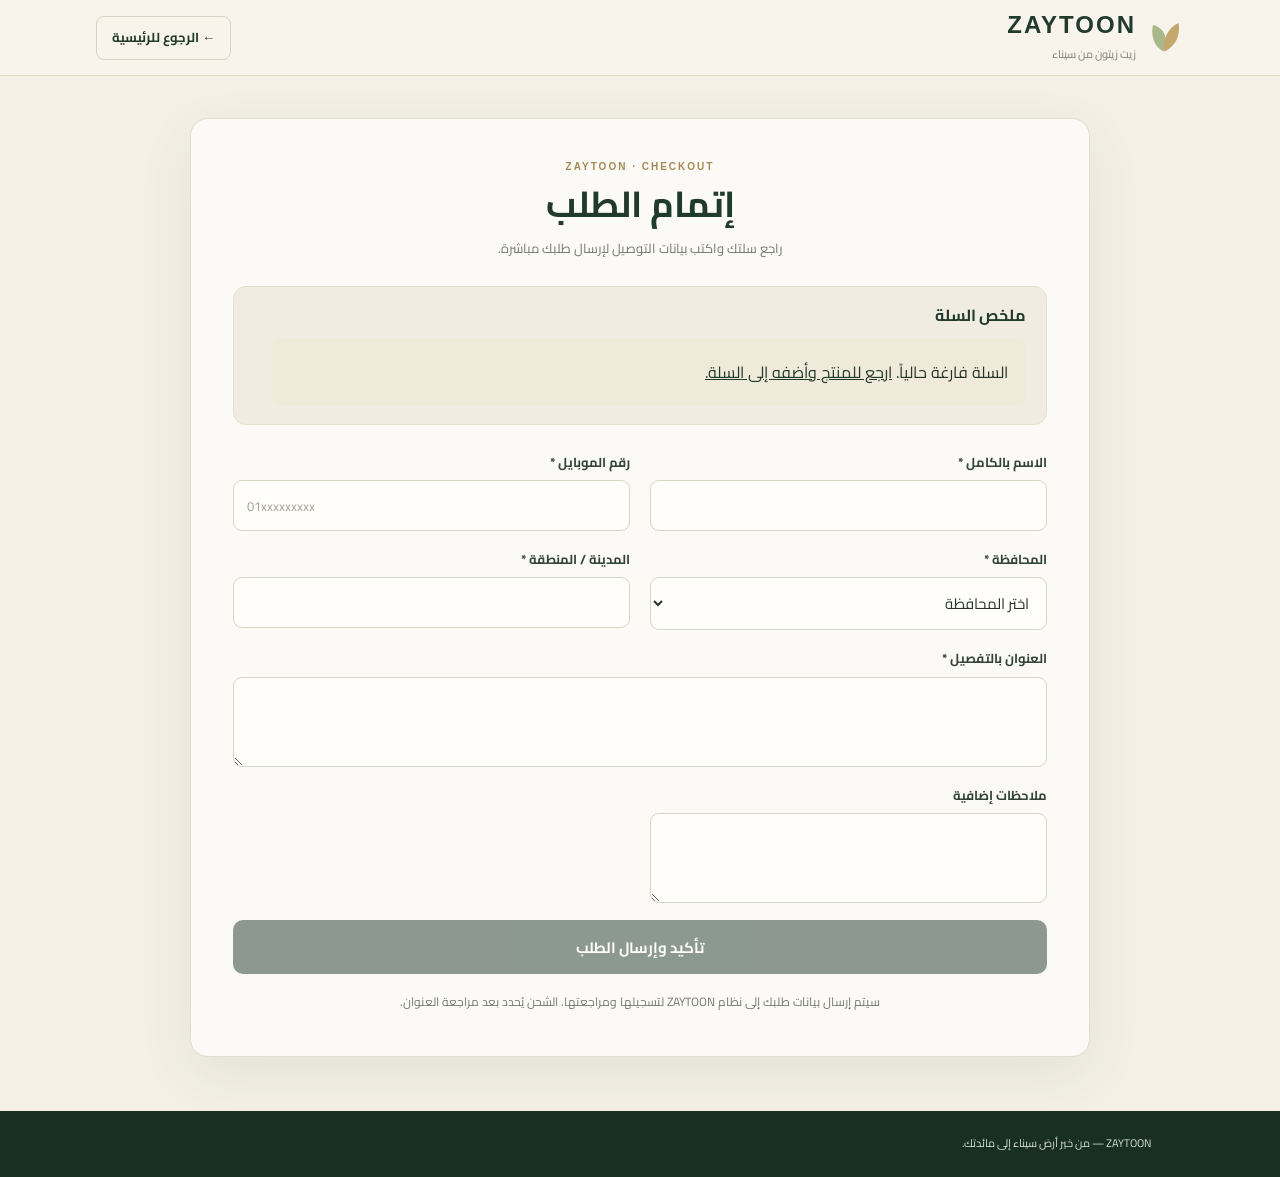
==== commit 41ff3fe3: "Add files via upload" ====
--- a/order.html
+++ b/order.html
@@ -1,40 +1 @@
-<!doctype html>
-<html lang="ar" dir="rtl">
-<head>
-<meta charset="utf-8"><meta name="viewport" content="width=device-width,initial-scale=1">
-<meta name="theme-color" content="#203b2c">
-<title>إتمام الطلب | ZAYTOON</title>
-<meta name="description" content="اطلب زيت زيتون ZAYTOON أونلاين.">
-<link rel="preconnect" href="https://fonts.googleapis.com"><link rel="preconnect" href="https://fonts.gstatic.com" crossorigin>
-<link href="https://fonts.googleapis.com/css2?family=Cairo:wght@400;500;600;700;800&display=swap" rel="stylesheet">
-<link rel="icon" type="image/svg+xml" href="favicon.svg"><link rel="stylesheet" href="style.css">
-</head>
-<body class="order-page">
-<header class="header order-header">
-<a class="logo" href="index.html" aria-label="ZAYTOON"><svg viewBox="0 0 44 44" aria-hidden="true"><path d="M21 38C8 31 7 17 9 8c12 3 18 14 12 30Z" fill="#a9b88a"/><path d="M22 38C19 21 29 9 38 6c2 15-4 26-16 32Z" fill="#c5a86c"/><path d="M21 39Q23 20 34 9" stroke="#f4f0e6" stroke-width="1.6" fill="none"/></svg><span>ZAYTOON<small>زيت زيتون من سيناء</small></span></a>
-<a class="order-back" href="index.html">← الرجوع للرئيسية</a></header>
-<main class="order-wrap">
-<section class="order-card">
-<h1>إتمام الطلب</h1>
-<div class="order-summary">
-<h2>ملخص الطلب</h2><div class="order-product">زيت زيتون ZAYTOON – 500 مل</div>
-<div class="qty-row"><span>الكمية</span><button type="button" id="minus" aria-label="تقليل الكمية">−</button><output id="qty" aria-live="polite">1</output><button type="button" id="plus" aria-label="زيادة الكمية">+</button></div>
-<div class="order-price">سعر العبوة: 250 جنيه مصري · الشحن يُحدد بعد معرفة العنوان</div>
-</div>
-<form class="order-form" id="orderForm" novalidate>
-<div class="field"><label for="name">الاسم بالكامل <span aria-hidden="true">*</span></label><input id="name" name="name" autocomplete="name" required><small class="field-error" id="nameError"></small></div>
-<div class="field"><label for="phone">رقم الموبايل <span aria-hidden="true">*</span></label><input id="phone" name="phone" type="tel" inputmode="numeric" dir="ltr" pattern="^01[0125][0-9]{8}$" autocomplete="tel" required><small class="field-hint">مثال: 01012345678</small><small class="field-error" id="phoneError"></small></div>
-<div class="field"><label for="governorate">المحافظة <span aria-hidden="true">*</span></label><select id="governorate" name="governorate" required><option value="">اختر المحافظة</option><option value="القاهرة">القاهرة</option><option value="الجيزة">الجيزة</option><option value="الإسكندرية">الإسكندرية</option><option value="الدقهلية">الدقهلية</option><option value="البحر الأحمر">البحر الأحمر</option><option value="البحيرة">البحيرة</option><option value="الفيوم">الفيوم</option><option value="الغربية">الغربية</option><option value="الإسماعيلية">الإسماعيلية</option><option value="المنوفية">المنوفية</option><option value="المنيا">المنيا</option><option value="القليوبية">القليوبية</option><option value="الوادي الجديد">الوادي الجديد</option><option value="السويس">السويس</option><option value="أسوان">أسوان</option><option value="أسيوط">أسيوط</option><option value="بني سويف">بني سويف</option><option value="بورسعيد">بورسعيد</option><option value="دمياط">دمياط</option><option value="الشرقية">الشرقية</option><option value="جنوب سيناء">جنوب سيناء</option><option value="كفر الشيخ">كفر الشيخ</option><option value="مطروح">مطروح</option><option value="الأقصر">الأقصر</option><option value="قنا">قنا</option><option value="شمال سيناء">شمال سيناء</option><option value="سوهاج">سوهاج</option></select><small class="field-error" id="governorateError"></small></div>
-<div class="field"><label for="city">المدينة / المنطقة <span aria-hidden="true">*</span></label><input id="city" name="city" autocomplete="address-level2" required><small class="field-error" id="cityError"></small></div>
-<div class="field"><label for="address">العنوان بالتفصيل: الشارع، رقم العمارة، الدور، الشقة <span aria-hidden="true">*</span></label><textarea id="address" name="address" autocomplete="street-address" required></textarea><small class="field-error" id="addressError"></small></div>
-<div class="field"><label for="landmark">علامة مميزة قريبة</label><input id="landmark" name="landmark"></div>
-<div class="field"><label for="notes">ملاحظات إضافية</label><textarea id="notes" name="notes"></textarea></div>
-<button class="order-submit" type="submit">تأكيد وإرسال الطلب</button>
-<p class="order-note">سيتم تسجيل طلبك في نظام ZAYTOON، وسنتواصل معك لتأكيد الطلب وتكلفة الشحن.</p>
-<p class="order-note" id="orderStatus" role="status" aria-live="polite" hidden></p>
-</form>
-</section>
-</main>
-<footer class="order-footer">ZAYTOON — من خير أرض سيناء إلى مائدتك.</footer>
-<script src="order.js"></script>
-</body></html>+<!doctype html><html lang="ar" dir="rtl"><head><meta charset="utf-8"><meta name="viewport" content="width=device-width,initial-scale=1"><meta name="theme-color" content="#203b2c"><title>إتمام الطلب | ZAYTOON</title><meta name="description" content="إتمام طلب زيت زيتون ZAYTOON أونلاين."><link rel="preconnect" href="https://fonts.googleapis.com"><link rel="preconnect" href="https://fonts.gstatic.com" crossorigin><link href="https://fonts.googleapis.com/css2?family=Cairo:wght@400;500;600;700;800&display=swap" rel="stylesheet"><link rel="icon" type="image/svg+xml" href="favicon.svg"><link rel="stylesheet" href="style.css"></head><body class="order-page"><header class="header order-header"><a class="logo" href="index.html" aria-label="ZAYTOON"><svg viewBox="0 0 44 44" aria-hidden="true"><path d="M21 38C8 31 7 17 9 8c12 3 18 14 12 30Z" fill="#a9b88a"/><path d="M22 38C19 21 29 9 38 6c2 15-4 26-16 32Z" fill="#c5a86c"/></svg><span>ZAYTOON<small>زيت زيتون من سيناء</small></span></a><a class="order-back" href="index.html">← الرجوع للرئيسية</a></header><main class="order-wrap"><section class="order-card"><div class="order-heading"><p class="order-eyebrow">ZAYTOON · CHECKOUT</p><h1>إتمام الطلب</h1><p>راجع سلتك واكتب بيانات التوصيل لإرسال طلبك مباشرة.</p></div><div class="order-summary" id="cartSummary" aria-live="polite"><h2>ملخص السلة</h2><div id="emptyCart" hidden>السلة فارغة حالياً. <a href="index.html#product">ارجع للمنتج وأضفه إلى السلة.</a></div><div id="cartContents"><div class="order-product">زيت زيتون ZAYTOON — عبوة 500 مل</div><div class="qty-row"><span>الكمية (عبوات)</span><button type="button" id="minus" aria-label="تقليل الكمية">−</button><output id="qty">1</output><button type="button" id="plus" aria-label="زيادة الكمية">+</button></div><div class="order-price">سعر العبوة: 250 جنيه مصري</div><div class="order-price"><strong>إجمالي المنتجات: <span id="total">250</span> جنيه</strong></div><p class="shipping-note">تكلفة الشحن يتم تأكيدها بعد معرفة العنوان.</p></div></div><form class="order-form" id="orderForm" novalidate><div class="field"><label for="name">الاسم بالكامل *</label><input id="name" name="name" autocomplete="name" required><small class="field-error" id="nameError"></small></div><div class="field"><label for="phone">رقم الموبايل *</label><input id="phone" name="phone" type="tel" inputmode="numeric" dir="ltr" autocomplete="tel" placeholder="01xxxxxxxxx" required><small class="field-error" id="phoneError"></small></div><div class="field"><label for="governorate">المحافظة *</label><select id="governorate" name="governorate" required><option value="">اختر المحافظة</option><option value="القاهرة">القاهرة</option><option value="الجيزة">الجيزة</option><option value="الإسكندرية">الإسكندرية</option><option value="الدقهلية">الدقهلية</option><option value="البحر الأحمر">البحر الأحمر</option><option value="البحيرة">البحيرة</option><option value="الفيوم">الفيوم</option><option value="الغربية">الغربية</option><option value="الإسماعيلية">الإسماعيلية</option><option value="المنوفية">المنوفية</option><option value="المنيا">المنيا</option><option value="القليوبية">القليوبية</option><option value="الوادي الجديد">الوادي الجديد</option><option value="السويس">السويس</option><option value="أسوان">أسوان</option><option value="أسيوط">أسيوط</option><option value="بني سويف">بني سويف</option><option value="بورسعيد">بورسعيد</option><option value="دمياط">دمياط</option><option value="الشرقية">الشرقية</option><option value="جنوب سيناء">جنوب سيناء</option><option value="كفر الشيخ">كفر الشيخ</option><option value="مطروح">مطروح</option><option value="الأقصر">الأقصر</option><option value="قنا">قنا</option><option value="شمال سيناء">شمال سيناء</option><option value="سوهاج">سوهاج</option></select><small class="field-error" id="governorateError"></small></div><div class="field"><label for="city">المدينة / المنطقة *</label><input id="city" name="city" required><small class="field-error" id="cityError"></small></div><div class="field"><label for="address">العنوان بالتفصيل *</label><textarea id="address" name="address" required></textarea><small class="field-error" id="addressError"></small></div><div class="field"><label for="notes">ملاحظات إضافية</label><textarea id="notes" name="notes"></textarea></div><button class="order-submit" type="submit" id="submitOrder">تأكيد وإرسال الطلب</button><p class="order-note">سيتم إرسال بيانات طلبك إلى نظام ZAYTOON لتسجيلها ومراجعتها. الشحن يُحدد بعد مراجعة العنوان.</p><p id="orderStatus" class="order-status" role="status" aria-live="polite" hidden></p></form></section></main><footer class="order-footer">ZAYTOON — من خير أرض سيناء إلى مائدتك.</footer><script src="cart.js"></script><script src="order.js"></script></body></html>
--- a/style.css
+++ b/style.css
@@ -284,3 +284,14 @@
  .order-price{grid-column:1}
  .order-heading>p:last-child{font-size:12px}
 }
+
+/* ZAYTOON online cart + checkout */
+.order-summary [hidden], .order-status[hidden] { display:none !important; }
+.shipping-note { color:#6d705e; font-size:.9rem; margin:.6rem 0 0; }
+.order-submit:disabled { opacity:.5; cursor:not-allowed; }
+.order-status { padding:14px 16px; margin-top:16px; border-radius:10px; background:#e8f1e7; color:#203b2c; line-height:1.8; }
+.field-error { display:block; color:#a33; min-height:1.2em; }
+input[aria-invalid="true"],select[aria-invalid="true"],textarea[aria-invalid="true"] { border-color:#b34b42 !important; }
+#emptyCart { padding:18px; background:#f0eadb; border-radius:10px; line-height:2; }
+#emptyCart a { color:#203b2c; text-decoration:underline; }
+#cartCount { display:inline-grid; place-items:center; min-width:1.6em; min-height:1.6em; border-radius:50%; background:#c5a86c; color:#203b2c; margin-inline-start:6px; }
